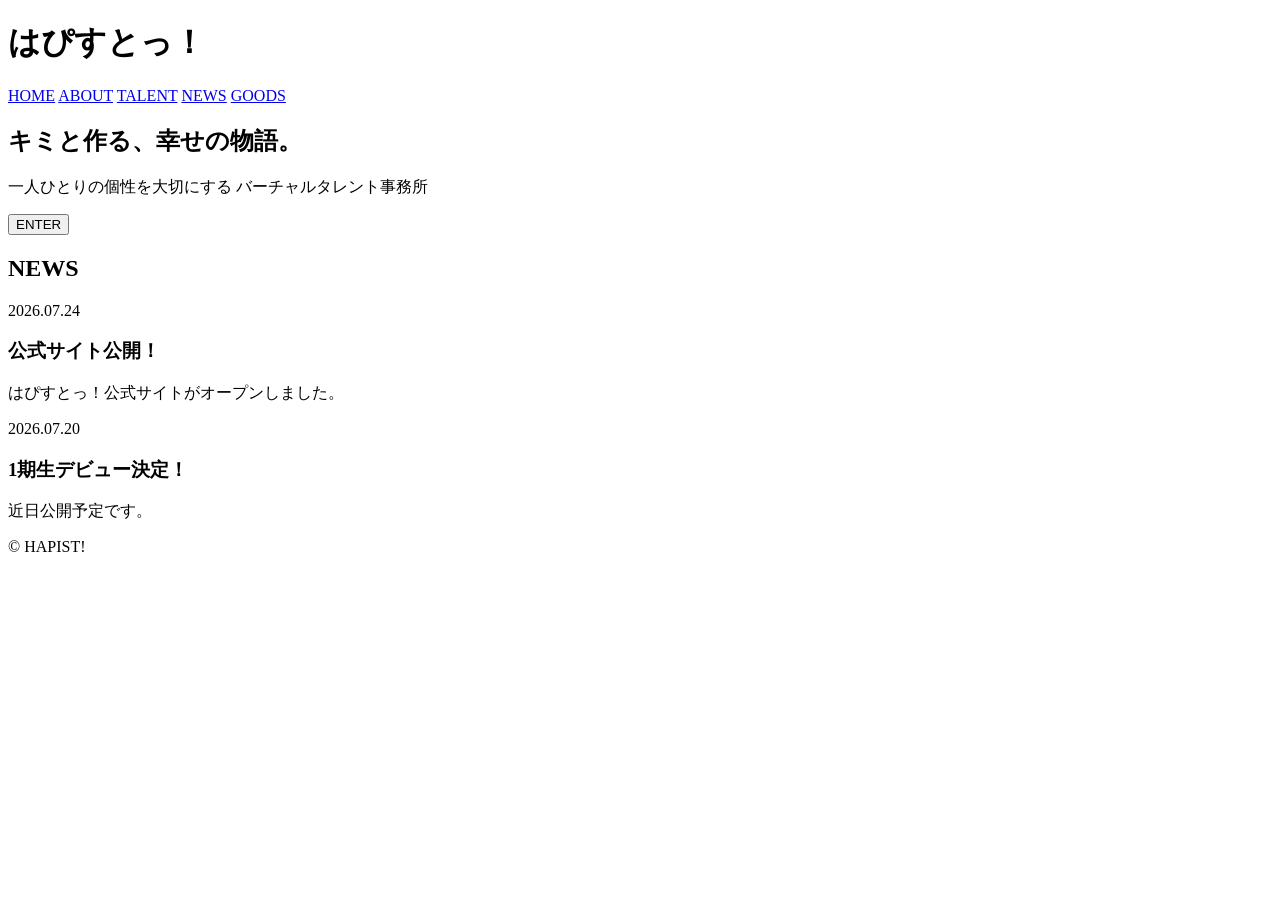
==== index.html @ f87d0df8 "Create index.html" ====
<!DOCTYPE html>
<html lang="ja">
<head>
    <meta charset="UTF-8">
    <meta name="viewport" content="width=device-width, initial-scale=1.0">
    <title>はぴすとっ！</title>

    <link rel="stylesheet" href="style.css">
</head>
<body>

<header>
    <h1>はぴすとっ！</h1>

    <nav>
        <a href="#">HOME</a>
        <a href="#">ABOUT</a>
        <a href="#">TALENT</a>
        <a href="#">NEWS</a>
        <a href="#">GOODS</a>
    </nav>
</header>

<section class="hero">
    <h2>キミと作る、幸せの物語。</h2>
    <p>
        一人ひとりの個性を大切にする
        バーチャルタレント事務所
    </p>

    <button>ENTER</button>
</section>

<section class="news">

    <h2>NEWS</h2>

    <div class="card">
        <span>2026.07.24</span>
        <h3>公式サイト公開！</h3>
        <p>はぴすとっ！公式サイトがオープンしました。</p>
    </div>

    <div class="card">
        <span>2026.07.20</span>
        <h3>1期生デビュー決定！</h3>
        <p>近日公開予定です。</p>
    </div>

</section>

<footer>
    © HAPIST!
</footer>

<script src="script.js"></script>

</body>
</html>
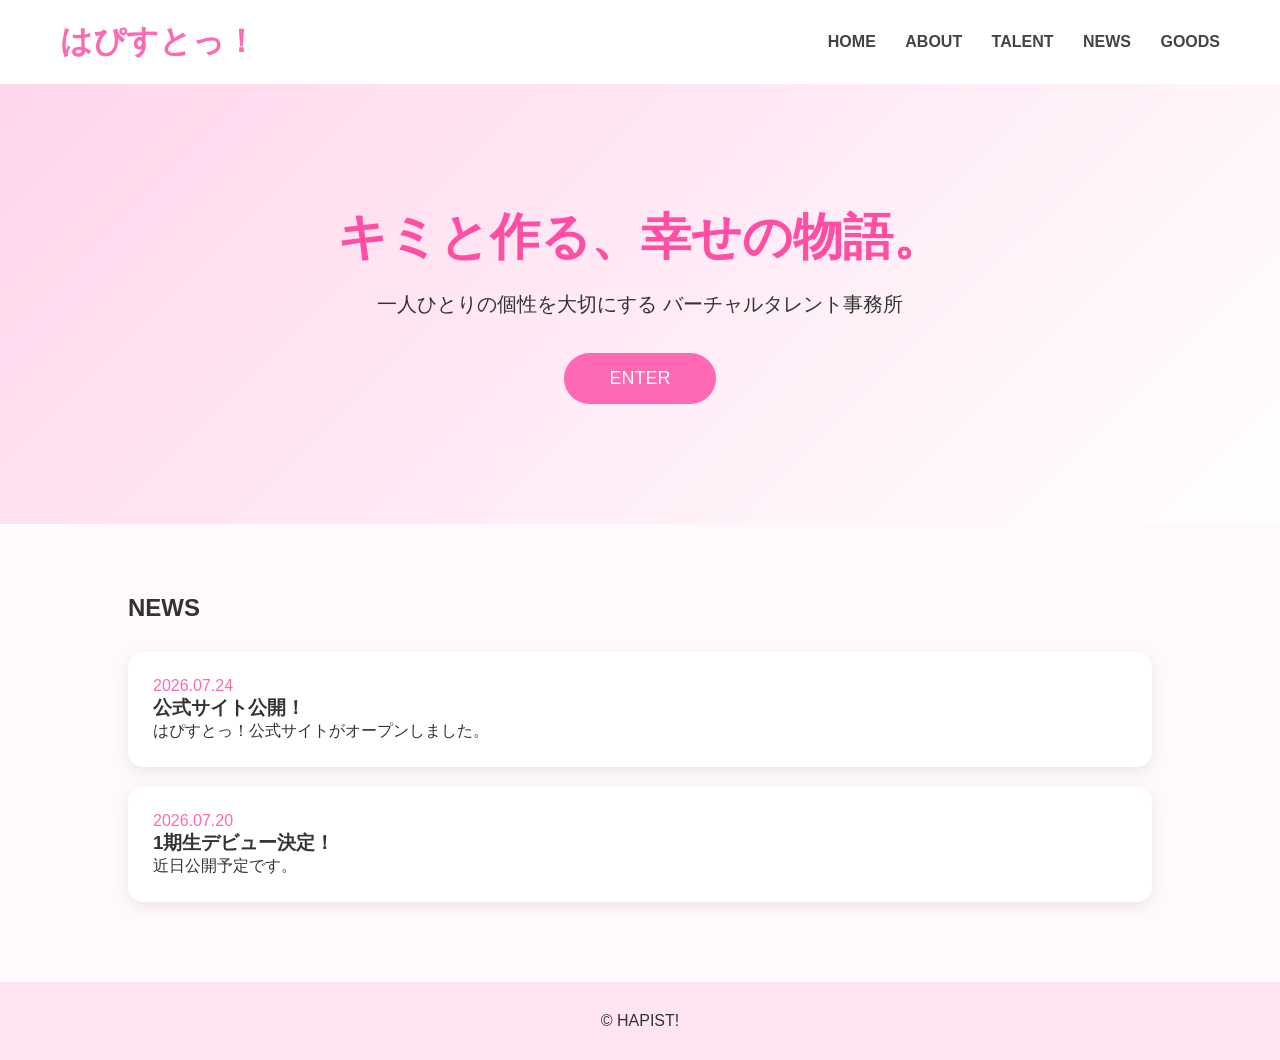
==== commit 7b4219de: "Update index.html" ====
--- a/index.html
+++ b/index.html
@@ -13,10 +13,10 @@
     <h1>はぴすとっ！</h1>
 
     <nav>
-        <a href="#">HOME</a>
+        <a href="index.html">HOME</a>
         <a href="#">ABOUT</a>
         <a href="#">TALENT</a>
-        <a href="#">NEWS</a>
+        <a href="news.html">NEWS</a>
         <a href="#">GOODS</a>
     </nav>
 </header>
--- a/style.css
+++ b/style.css
@@ -0,0 +1,180 @@
+*{
+    margin:0;
+    padding:0;
+    box-sizing:border-box;
+    font-family:"Yu Gothic",sans-serif;
+}
+
+body{
+    background:#fff8fc;
+    color:#333;
+}
+
+header{
+    background:white;
+    display:flex;
+    justify-content:space-between;
+    align-items:center;
+    padding:20px 60px;
+    box-shadow:0 3px 10px rgba(0,0,0,.08);
+}
+
+header h1{
+    color:#ff69b4;
+}
+
+nav a{
+    text-decoration:none;
+    color:#444;
+    margin-left:25px;
+    font-weight:bold;
+}
+
+nav a:hover{
+    color:#ff69b4;
+}
+
+.hero{
+    text-align:center;
+    padding:120px 20px;
+    background:linear-gradient(135deg,#ffd6ec,#fff);
+}
+
+.hero h2{
+    font-size:50px;
+    color:#ff4ea3;
+}
+
+.hero p{
+    margin-top:20px;
+    font-size:20px;
+}
+
+.hero button{
+    margin-top:35px;
+    padding:15px 45px;
+    border:none;
+    border-radius:50px;
+    background:#ff69b4;
+    color:white;
+    font-size:18px;
+    cursor:pointer;
+}
+
+.hero button:hover{
+    background:#ff4ea3;
+}
+
+.news{
+    width:80%;
+    margin:70px auto;
+}
+
+.news h2{
+    margin-bottom:30px;
+}
+
+.card{
+    background:white;
+    padding:25px;
+    border-radius:15px;
+    margin-bottom:20px;
+    box-shadow:0 5px 15px rgba(0,0,0,.08);
+}
+
+.card span{
+    color:#ff69b4;
+}
+
+footer{
+    margin-top:80px;
+    text-align:center;
+    padding:30px;
+    background:#ffe5f3;
+}
+
+.page-title{
+    text-align:center;
+    padding:80px 20px;
+    background:#ffd9ec;
+}
+
+.page-title h2{
+    font-size:45px;
+    color:#ff4ea3;
+}
+
+.news-list{
+    width:80%;
+    margin:60px auto;
+}
+
+.news-item{
+    display:block;
+    text-decoration:none;
+    color:#333;
+    background:white;
+    padding:25px;
+    margin-bottom:20px;
+    border-radius:15px;
+    transition:.3s;
+    box-shadow:0 5px 15px rgba(0,0,0,.08);
+}
+
+.news-item:hover{
+    transform:translateY(-5px);
+}
+
+.news-item span{
+    color:#ff69b4;
+    font-size:14px;
+}
+
+.news-item h3{
+    margin:10px 0;
+}
+
+.article{
+
+width:70%;
+margin:70px auto;
+
+background:white;
+
+padding:40px;
+
+border-radius:20px;
+
+box-shadow:0 5px 15px rgba(0,0,0,.08);
+
+}
+
+.article span{
+
+color:#ff69b4;
+
+}
+
+.article h2{
+
+margin:15px 0 30px;
+
+font-size:36px;
+
+}
+
+.article p{
+
+line-height:2;
+
+margin-bottom:40px;
+
+}
+
+.article a{
+
+color:#ff4ea3;
+text-decoration:none;
+font-weight:bold;
+
+}
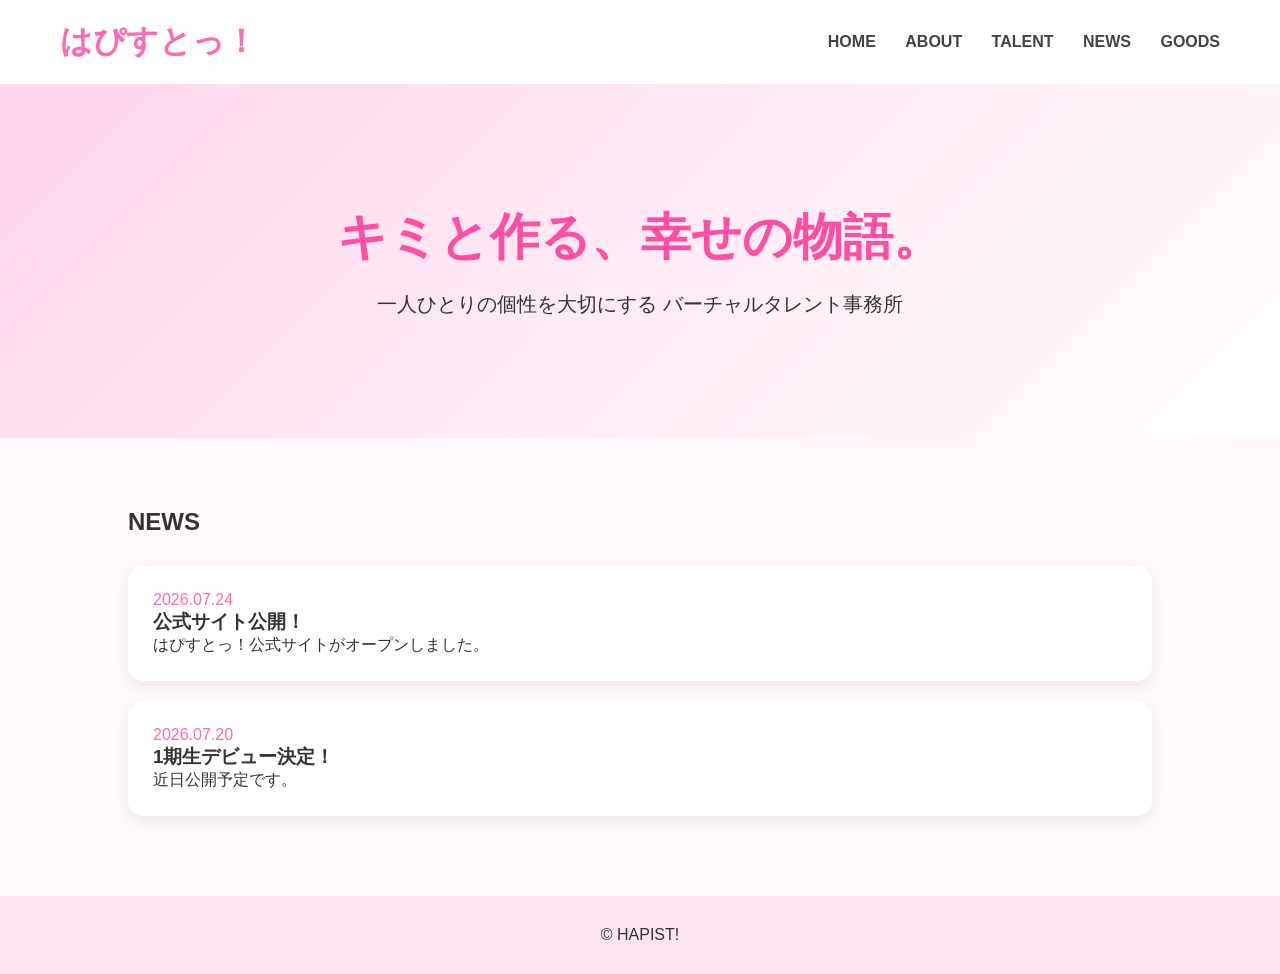
==== commit 193472b5: "Update index.html" ====
--- a/index.html
+++ b/index.html
@@ -27,8 +27,6 @@
         一人ひとりの個性を大切にする
         バーチャルタレント事務所
     </p>
-
-    <button>ENTER</button>
 </section>
 
 <section class="news">
--- a/style.css
+++ b/style.css
@@ -178,3 +178,12 @@
 font-weight:bold;
 
 }
+
+header h1 a{
+    text-decoration: none;
+    color: #ff69b4;
+}
+
+header h1 a:hover{
+    color: #ff4ea3;
+}
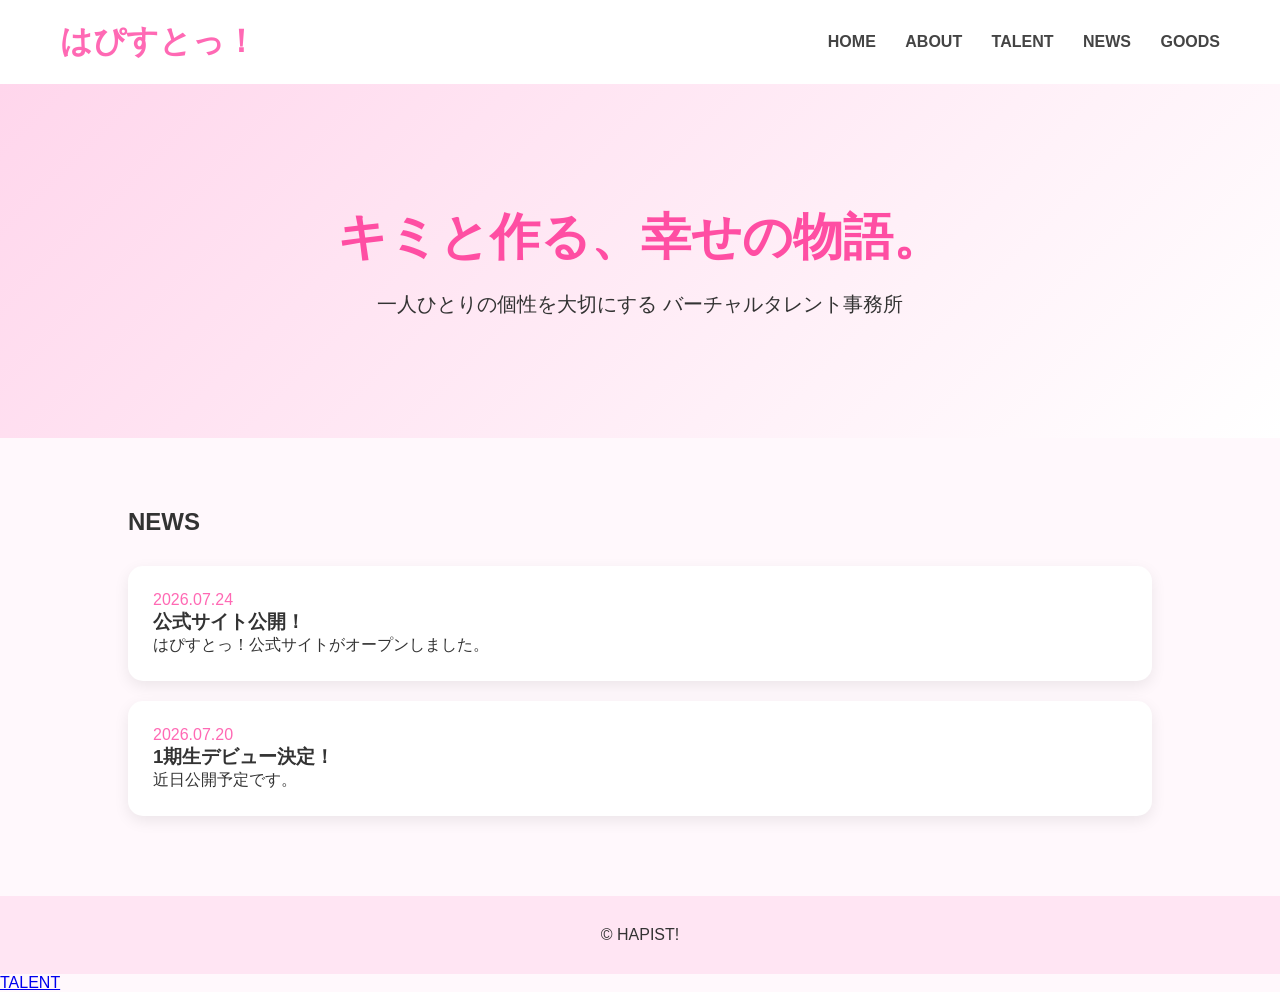
==== commit 5b2e04ad: "Update index.html" ====
--- a/index.html
+++ b/index.html
@@ -55,3 +55,5 @@
 
 </body>
 </html>
+
+<a href="talents.html">TALENT</a>
--- a/style.css
+++ b/style.css
@@ -187,3 +187,63 @@
 header h1 a:hover{
     color: #ff4ea3;
 }
+
+.talent-grid{
+
+width:90%;
+margin:60px auto;
+
+display:grid;
+grid-template-columns:repeat(auto-fit,minmax(240px,1fr));
+
+gap:30px;
+
+}
+
+.talent-card{
+
+background:white;
+
+border-radius:20px;
+
+text-align:center;
+
+padding:20px;
+
+text-decoration:none;
+
+color:#333;
+
+box-shadow:0 5px 15px rgba(0,0,0,.08);
+
+transition:.3s;
+
+}
+
+.talent-card:hover{
+
+transform:translateY(-8px);
+
+}
+
+.talent-card img{
+
+width:100%;
+
+border-radius:15px;
+
+}
+
+.talent-card h3{
+
+margin-top:15px;
+
+}
+
+.talent-card p{
+
+color:#888;
+
+margin-top:8px;
+
+}
